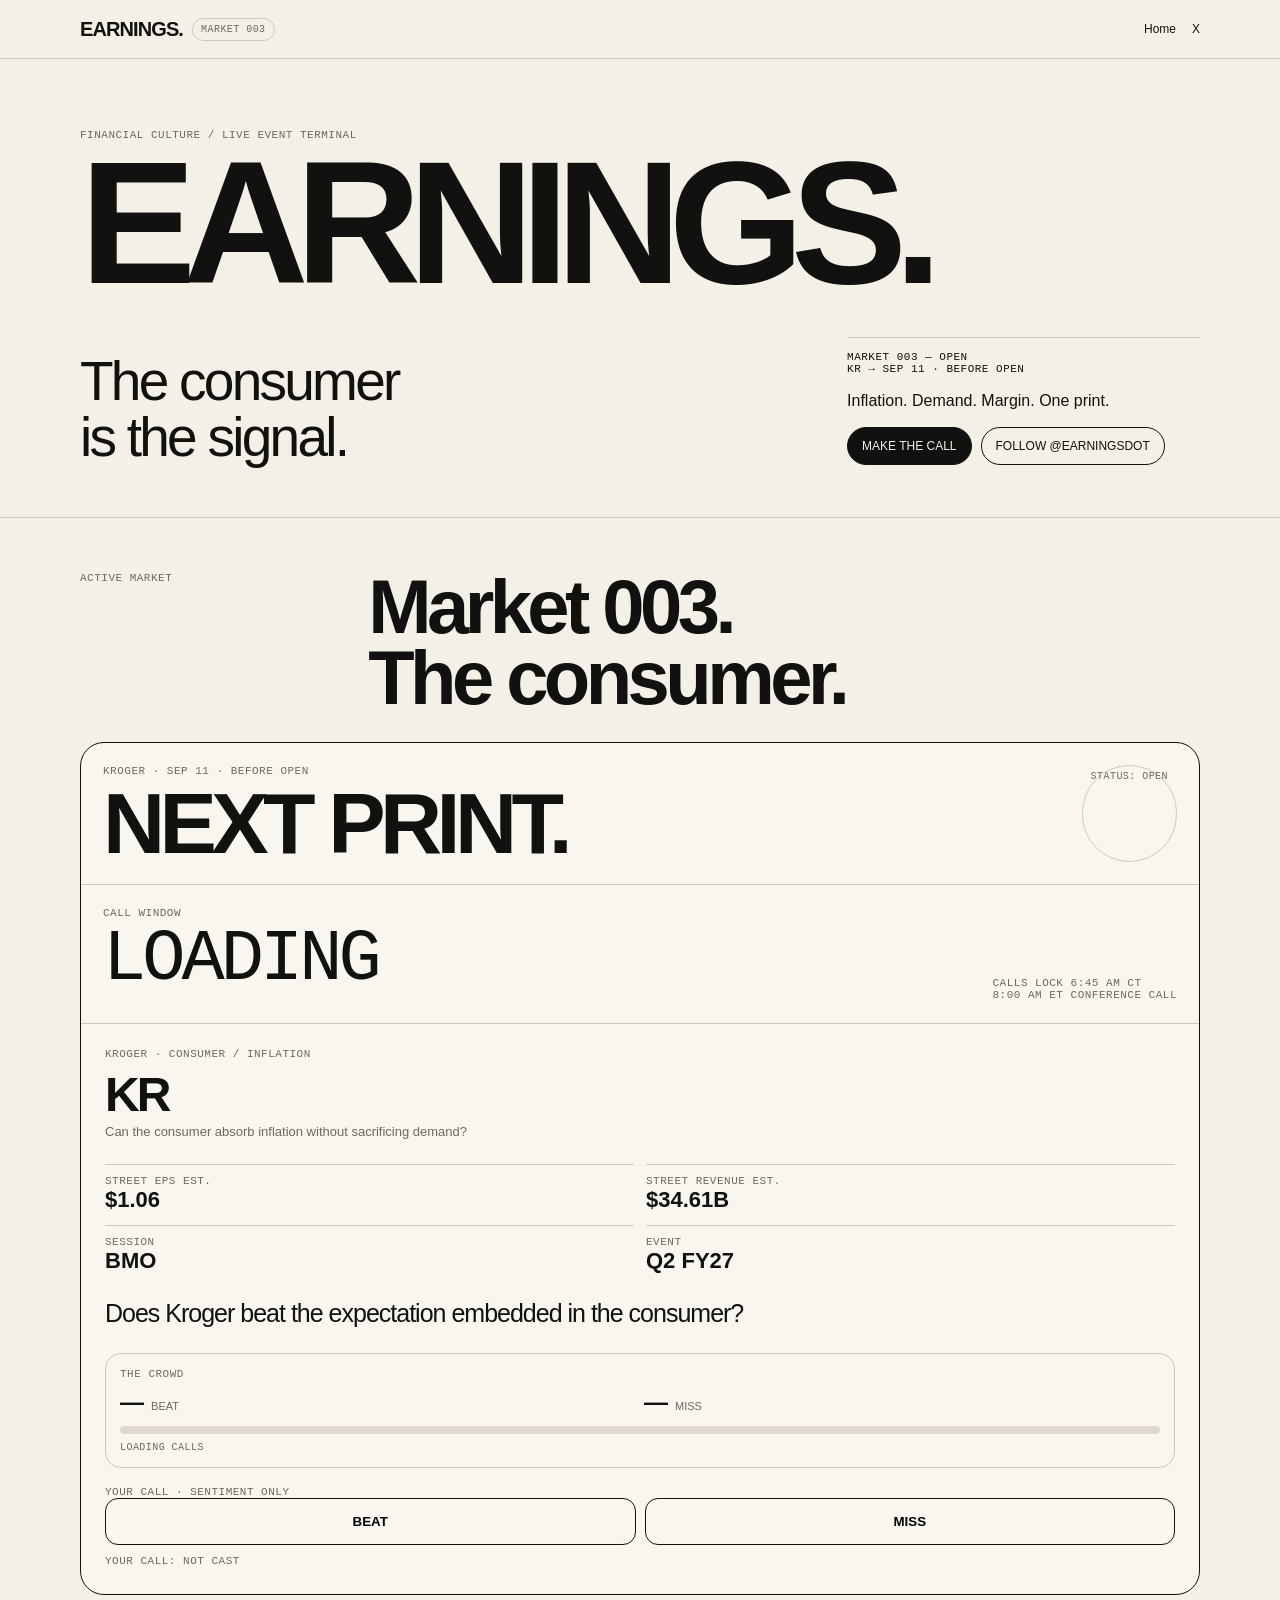
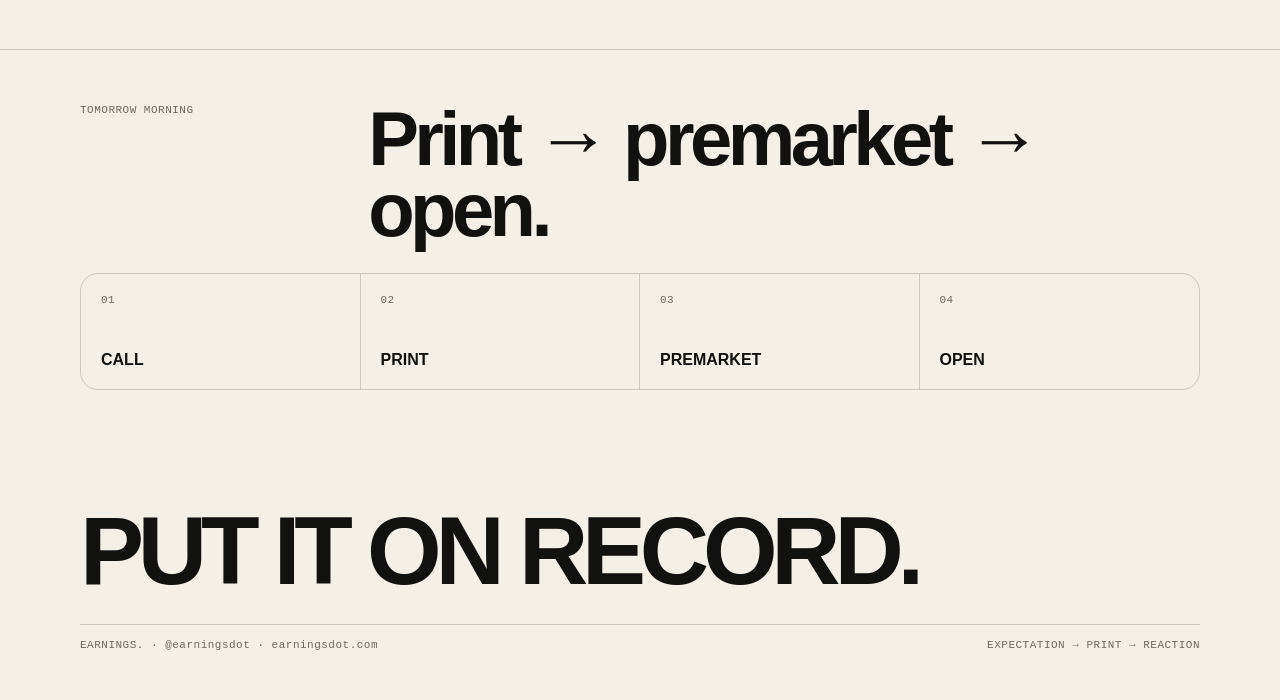
==== market3.html @ 69f860d1 "Launch Market 003 KR before-open terminal" ====
<!doctype html><html lang="en"><head><meta charset="utf-8"><meta name="viewport" content="width=device-width,initial-scale=1,viewport-fit=cover"><meta name="theme-color" content="#f4f0e7"><meta name="description" content="EARNINGS. Market 003 — Kroger before the open."><meta property="og:title" content="EARNINGS. — Market 003"><meta property="og:description" content="$KR before the open. BEAT or MISS? Put it on record."><meta property="og:url" content="https://earningsdot.com/market3.html"><link rel="stylesheet" href="styles.css?v=0.8.0"><title>EARNINGS. — Market 003</title></head><body><header class="nav"><div class="wrap navin"><div style="display:flex;align-items:center;gap:9px"><a class="brand" href="/">EARNINGS.</a><span class="badge mono">MARKET 003</span></div><nav class="navlinks"><a href="/">Home</a><a href="https://x.com/earningsdot">X</a></nav></div></header><main><div class="wrap hero"><div class="eyebrow mono">Financial culture / live event terminal</div><h1>EARNINGS.</h1><div class="heroGrid"><p class="thesis">The consumer<br>is the signal.</p><div class="side"><div class="mono" style="font-size:11px">MARKET 003 — OPEN<br>KR → SEP 11 · BEFORE OPEN</div><div>Inflation. Demand. Margin. One print.</div><div class="btns"><a class="btn dark" href="#market">MAKE THE CALL</a><a class="btn" href="https://x.com/earningsdot">FOLLOW @EARNINGSDOT</a></div></div></div></div><section id="market"><div class="wrap"><div class="title"><div class="eyebrow mono">Active market</div><h2>Market 003.<br>The consumer.</h2></div><article class="active"><div class="activeTop"><div><div class="eyebrow mono">KROGER · SEP 11 · BEFORE OPEN</div><h3 id="market-headline">NEXT PRINT.</h3></div><span class="pill mono" id="market-status">STATUS: OPEN</span></div><div class="count"><div><div class="eyebrow mono" id="window-label">CALL WINDOW</div><div class="clock mono" id="countdown">LOADING</div></div><div class="mono" style="font-size:11px;color:var(--muted)">CALLS LOCK 6:45 AM CT<br>8:00 AM ET CONFERENCE CALL</div></div><div class="company"><div class="eyebrow mono">KROGER · CONSUMER / INFLATION</div><h4>KR</h4><div class="theme">Can the consumer absorb inflation without sacrificing demand?</div><div class="metrics"><div class="metric"><div class="eyebrow mono">Street EPS est.</div><strong>$1.06</strong></div><div class="metric"><div class="eyebrow mono">Street revenue est.</div><strong>$34.61B</strong></div><div class="metric"><div class="eyebrow mono">Session</div><strong>BMO</strong></div><div class="metric"><div class="eyebrow mono">Event</div><strong>Q2 FY27</strong></div></div><div class="question">Does Kroger beat the expectation embedded in the consumer?</div><div class="community"><div class="eyebrow mono" id="kr-crowd-label">THE CROWD</div><div class="crowdLine"><strong id="kr-beat-pct">—</strong><span>BEAT</span><strong id="kr-miss-pct">—</strong><span>MISS</span></div><div class="crowdBar"><i id="kr-beat-bar"></i></div><div class="crowdCount mono" id="kr-count">LOADING CALLS</div></div><div class="preCall" id="kr-precall"><div class="eyebrow mono">YOUR CALL · SENTIMENT ONLY</div><div class="voteRow"><button class="vote" data-vote="BEAT">BEAT</button><button class="vote" data-vote="MISS">MISS</button></div><div class="call mono" id="kr-call">YOUR CALL: NOT CAST</div><button class="shareBtn" id="kr-share" hidden>SHARE MY CALL ↗</button></div><div class="printPanel" id="kr-print" hidden><div class="eyebrow mono">THE PRINT.</div><div class="printVerdict" id="kr-verdict">AWAITING RESULT</div><div class="crowdVerdict mono" id="kr-crowd-verdict">FINAL CROWD LOCKED</div><div class="userVerdict mono" id="kr-user-verdict">YOUR CALL: —</div></div></div></article></div></section><section><div class="wrap"><div class="title"><div class="eyebrow mono">Tomorrow morning</div><h2>Print → premarket → open.</h2></div><div class="cycle"><div><span class="eyebrow mono">01</span><strong>CALL</strong></div><div><span class="eyebrow mono">02</span><strong>PRINT</strong></div><div><span class="eyebrow mono">03</span><strong>PREMARKET</strong></div><div><span class="eyebrow mono">04</span><strong>OPEN</strong></div></div></div></section></main><footer class="footer"><div class="wrap"><h2>PUT IT ON RECORD.</h2><div class="foot mono"><span>EARNINGS. · @earningsdot · earningsdot.com</span><span>EXPECTATION → PRINT → REACTION</span></div></div></footer><script src="Config.js?v=1"></script><script src="market3.js?v=1"></script></body></html>
---- styles.css ----
:root{--bg:#f4f0e7;--ink:#11110f;--muted:#6d695f;--line:#cfc8ba;--card:#f9f6ef;--green:#19744a}*{box-sizing:border-box}html{scroll-behavior:smooth}body{margin:0;background:var(--bg);color:var(--ink);font-family:-apple-system,BlinkMacSystemFont,"Helvetica Neue",Arial,sans-serif;-webkit-font-smoothing:antialiased}a{color:inherit;text-decoration:none}.mono{font-family:ui-monospace,SFMono-Regular,Menlo,monospace;letter-spacing:.045em}.wrap{width:min(1120px,calc(100% - 28px));margin:auto}.nav{position:sticky;top:0;z-index:20;background:rgba(244,240,231,.9);backdrop-filter:blur(14px);border-bottom:1px solid var(--line)}.navin{height:58px;display:flex;align-items:center;justify-content:space-between}.brand{font-size:20px;font-weight:800;letter-spacing:-.045em}.badge,.pill{font-size:10px;border:1px solid var(--line);border-radius:999px;padding:5px 8px;color:var(--muted)}.navlinks{display:flex;gap:16px;font-size:12px}.hero{padding:70px 0 52px}.hero h1{font-size:clamp(68px,15vw,174px);line-height:.8;letter-spacing:-.075em;margin:12px 0 45px}.eyebrow{font-size:11px;text-transform:uppercase;color:var(--muted)}.heroGrid{display:grid;grid-template-columns:1.35fr .65fr;gap:34px;align-items:end}.thesis{font-size:clamp(27px,4.5vw,55px);line-height:1.02;letter-spacing:-.05em;margin:0}.side{border-top:1px solid var(--line);padding-top:13px;display:grid;gap:17px}.btns{display:flex;gap:9px;flex-wrap:wrap}.btn{border:1px solid var(--ink);border-radius:999px;padding:11px 14px;font-size:12px;background:transparent;cursor:pointer}.btn.dark{background:var(--ink);color:var(--bg)}section{border-top:1px solid var(--line);padding:54px 0}.title{display:grid;grid-template-columns:.32fr 1fr;gap:22px;margin-bottom:28px}.title h2{font-size:clamp(38px,6.5vw,76px);line-height:.93;letter-spacing:-.06em;margin:0}.active{border:1px solid var(--ink);border-radius:24px;overflow:hidden;background:var(--card)}.activeTop{padding:22px;display:flex;justify-content:space-between;gap:20px;border-bottom:1px solid var(--line)}.activeTop h3{font-size:clamp(44px,8vw,86px);line-height:.9;letter-spacing:-.065em;margin:8px 0 0}.count{padding:22px;border-bottom:1px solid var(--line);display:grid;grid-template-columns:1fr auto;align-items:end;gap:20px}.clock{font-size:clamp(34px,7vw,72px);letter-spacing:-.055em}.double{display:grid;grid-template-columns:1fr 1fr}.company{padding:24px}.company:first-child{border-right:1px solid var(--line)}.company h4{font-size:48px;letter-spacing:-.06em;margin:7px 0 2px}.theme{font-size:13px;color:var(--muted)}.metrics{display:grid;grid-template-columns:1fr 1fr;gap:12px;margin:25px 0}.metric{border-top:1px solid var(--line);padding-top:10px}.metric strong{font-size:22px}.question{font-size:25px;line-height:1.08;letter-spacing:-.04em;margin:26px 0}.community{border:1px solid var(--line);border-radius:16px;padding:14px;margin:0 0 18px}.crowdLine{display:grid;grid-template-columns:auto 1fr auto 1fr;gap:8px;align-items:baseline;margin-top:8px}.crowdLine strong{font-size:24px;letter-spacing:-.04em}.crowdLine span{font-size:11px;color:var(--muted)}.crowdBar{height:8px;border-radius:999px;background:#ded8cd;overflow:hidden;margin-top:10px}.crowdBar i{display:block;height:100%;width:0;background:var(--ink);transition:width .25s ease}.crowdCount{font-size:10px;color:var(--muted);margin-top:8px}.voteRow{display:grid;grid-template-columns:1fr 1fr;gap:9px}.vote{padding:15px;border:1px solid var(--ink);border-radius:13px;background:transparent;font-weight:700;cursor:pointer}.vote.activeVote{background:var(--ink);color:var(--bg)}.vote:disabled{opacity:.45;cursor:not-allowed}.call{font-size:11px;color:var(--muted);margin-top:10px;min-height:15px}.shareBtn{margin-top:12px;width:100%;padding:12px;border:1px solid var(--line);border-radius:13px;background:transparent;font:600 12px/1 inherit;cursor:pointer}.printPanel{border-top:2px solid var(--ink);padding-top:18px;margin-top:20px}.printVerdict{font-size:42px;font-weight:800;letter-spacing:-.055em;line-height:.95;margin:8px 0 20px}.printMetrics{display:grid;grid-template-columns:1fr 1fr;border:1px solid var(--line);border-radius:14px;overflow:hidden}.printMetrics>div{padding:14px}.printMetrics>div:first-child{border-right:1px solid var(--line)}.printMetrics span,.printMetrics small{display:block;font-size:10px;color:var(--muted)}.printMetrics strong{display:block;font-size:25px;margin:5px 0}.crowdVerdict,.userVerdict{font-size:11px;padding-top:12px}.userVerdict{font-weight:700}.reactionPanel{margin-top:22px;border-top:2px solid var(--ink);padding-top:18px}.reactionMove{font-size:56px;font-weight:800;letter-spacing:-.065em;line-height:.9;margin:8px 0 10px}.reactionMeta{display:flex;justify-content:space-between;gap:12px;font-size:10px;color:var(--muted);margin-bottom:14px}.reactionGrid{display:grid;grid-template-columns:repeat(3,1fr);border:1px solid var(--line);border-radius:14px;overflow:hidden}.reactionGrid>div{padding:13px;border-right:1px solid var(--line)}.reactionGrid>div:last-child{border-right:0}.reactionGrid span{display:block;font-size:9px;color:var(--muted)}.reactionGrid strong{display:block;font-size:18px;margin-top:5px}.reactionTag{margin-top:12px;font-size:11px;font-weight:700}.cycle{display:grid;grid-template-columns:repeat(4,1fr);border:1px solid var(--line);border-radius:18px;overflow:hidden}.cycle div{min-height:115px;padding:20px;border-right:1px solid var(--line);display:flex;flex-direction:column;justify-content:space-between}.cycle div:last-child{border:0}.archive,.ledger{border:1px solid var(--line);border-radius:20px;overflow:hidden}.archiveHead{padding:18px 21px;border-bottom:1px solid var(--line);display:flex;justify-content:space-between}.archiveMetrics{display:grid;grid-template-columns:repeat(3,1fr)}.archiveMetrics div{padding:19px;border-right:1px solid var(--line)}.archiveMetrics div:last-child{border:0}.green{color:var(--green)}.row{display:grid;grid-template-columns:65px 1fr auto;gap:15px;padding:16px 18px;border-bottom:1px solid var(--line);font-size:12px}.row:last-child{border:0}.token{display:grid;grid-template-columns:1fr 1fr;gap:28px}.token h2{font-size:clamp(42px,7vw,82px);line-height:.92;letter-spacing:-.06em;margin:7px 0}.ca{border:1px solid var(--line);border-radius:13px;padding:13px;word-break:break-all;font-size:11px}.footer{padding:65px 0 36px}.footer h2{font-size:clamp(44px,8vw,96px);line-height:.88;letter-spacing:-.065em;margin:0 0 30px}.foot{border-top:1px solid var(--line);padding-top:14px;display:flex;justify-content:space-between;font-size:11px;color:var(--muted)}.modal[hidden]{display:none}.modal{position:fixed;inset:0;z-index:50;display:grid;place-items:center;padding:16px}.modalBackdrop{position:absolute;inset:0;background:rgba(0,0,0,.7);backdrop-filter:blur(9px)}.callCard{position:relative;width:min(520px,100%);background:var(--bg);border:1px solid var(--ink);border-radius:26px;padding:28px;box-shadow:0 30px 90px rgba(0,0,0,.25)}.close{position:absolute;right:16px;top:12px;border:0;background:transparent;font-size:32px;cursor:pointer}.callKicker{font-size:13px;margin-top:28px;color:var(--muted)}.callTicker{font-size:clamp(58px,15vw,92px);line-height:.86;letter-spacing:-.07em;font-weight:800;margin-top:8px}.callVote{font-size:clamp(48px,13vw,78px);line-height:.9;letter-spacing:-.06em;font-weight:800;margin:12px 0}.callMeta,.callTheme,.callLock,.callCountdown,.callCrowdLabel,.callId{font-size:11px}.callTheme{margin-top:4px;color:var(--muted)}.callRule{border-top:1px solid var(--line);margin:20px 0}.callCrowdLabel{color:var(--muted)}.callCrowd{display:flex;justify-content:space-between;align-items:end;gap:16px;margin-top:7px}.callCrowd strong{font-size:23px;letter-spacing:-.04em}.callCrowd span{font-size:10px;color:var(--muted);text-align:right}.callLock{font-weight:700}.callCountdown{margin-top:7px;color:var(--muted)}.callId{margin-top:18px;padding-top:12px;border-top:1px solid var(--line);color:var(--muted)}.cardActions{display:flex;gap:9px;flex-wrap:wrap;margin-top:22px}@media(max-width:720px){.wrap{width:calc(100% - 18px)}.hero{padding:50px 0 38px}.heroGrid,.title,.token{grid-template-columns:1fr}.double{grid-template-columns:1fr}.company:first-child{border-right:0;border-bottom:1px solid var(--line)}.cycle{grid-template-columns:1fr 1fr}.cycle div:nth-child(2){border-right:0}.cycle div:nth-child(-n+2){border-bottom:1px solid var(--line)}.archiveMetrics{grid-template-columns:1fr}.archiveMetrics div{border-right:0;border-bottom:1px solid var(--line)}.count{grid-template-columns:1fr}.navlinks{gap:10px}.foot{flex-direction:column;gap:8px}.callCard{padding:22px}.cardActions{display:grid}.cardActions .btn{width:100%}.printMetrics{grid-template-columns:1fr}.printMetrics>div:first-child{border-right:0;border-bottom:1px solid var(--line)}.reactionGrid{grid-template-columns:1fr}.reactionGrid>div{border-right:0;border-bottom:1px solid var(--line)}.reactionGrid>div:last-child{border-bottom:0}.reactionMeta{flex-direction:column;gap:4px}}
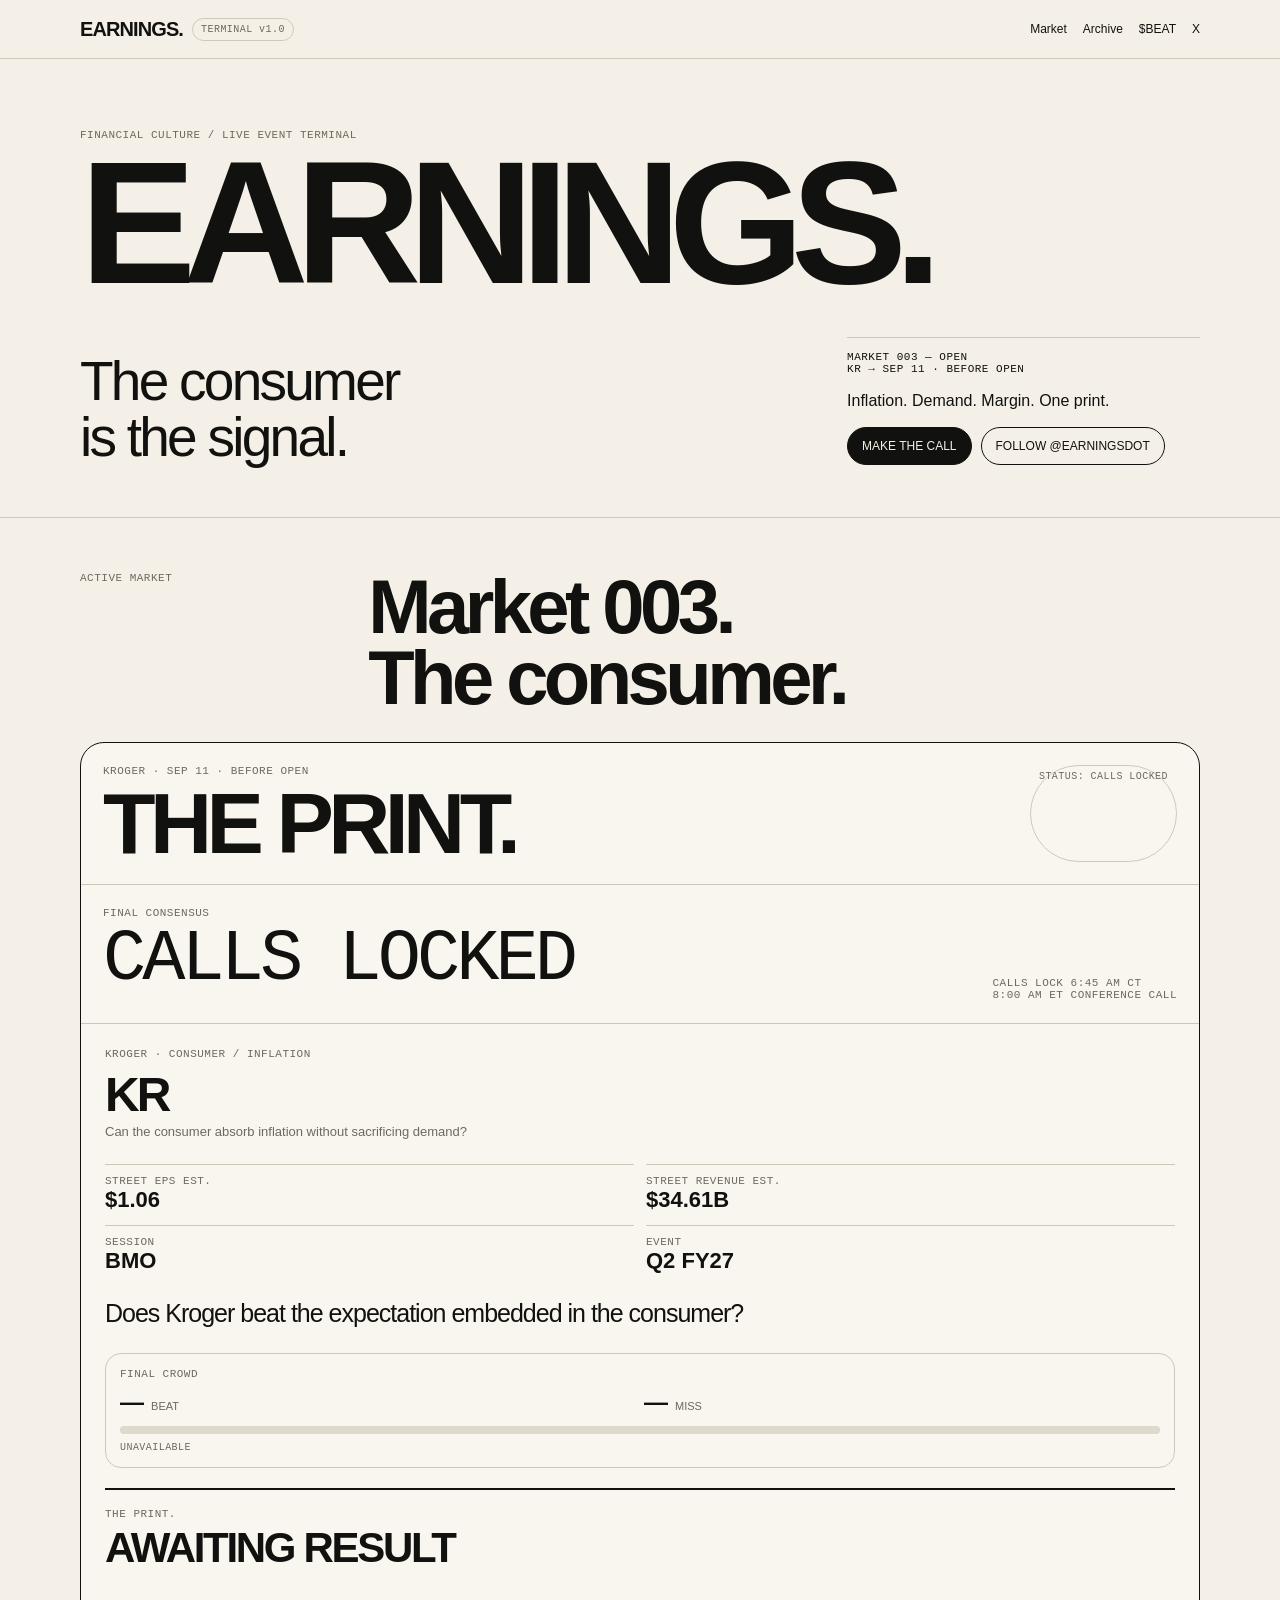
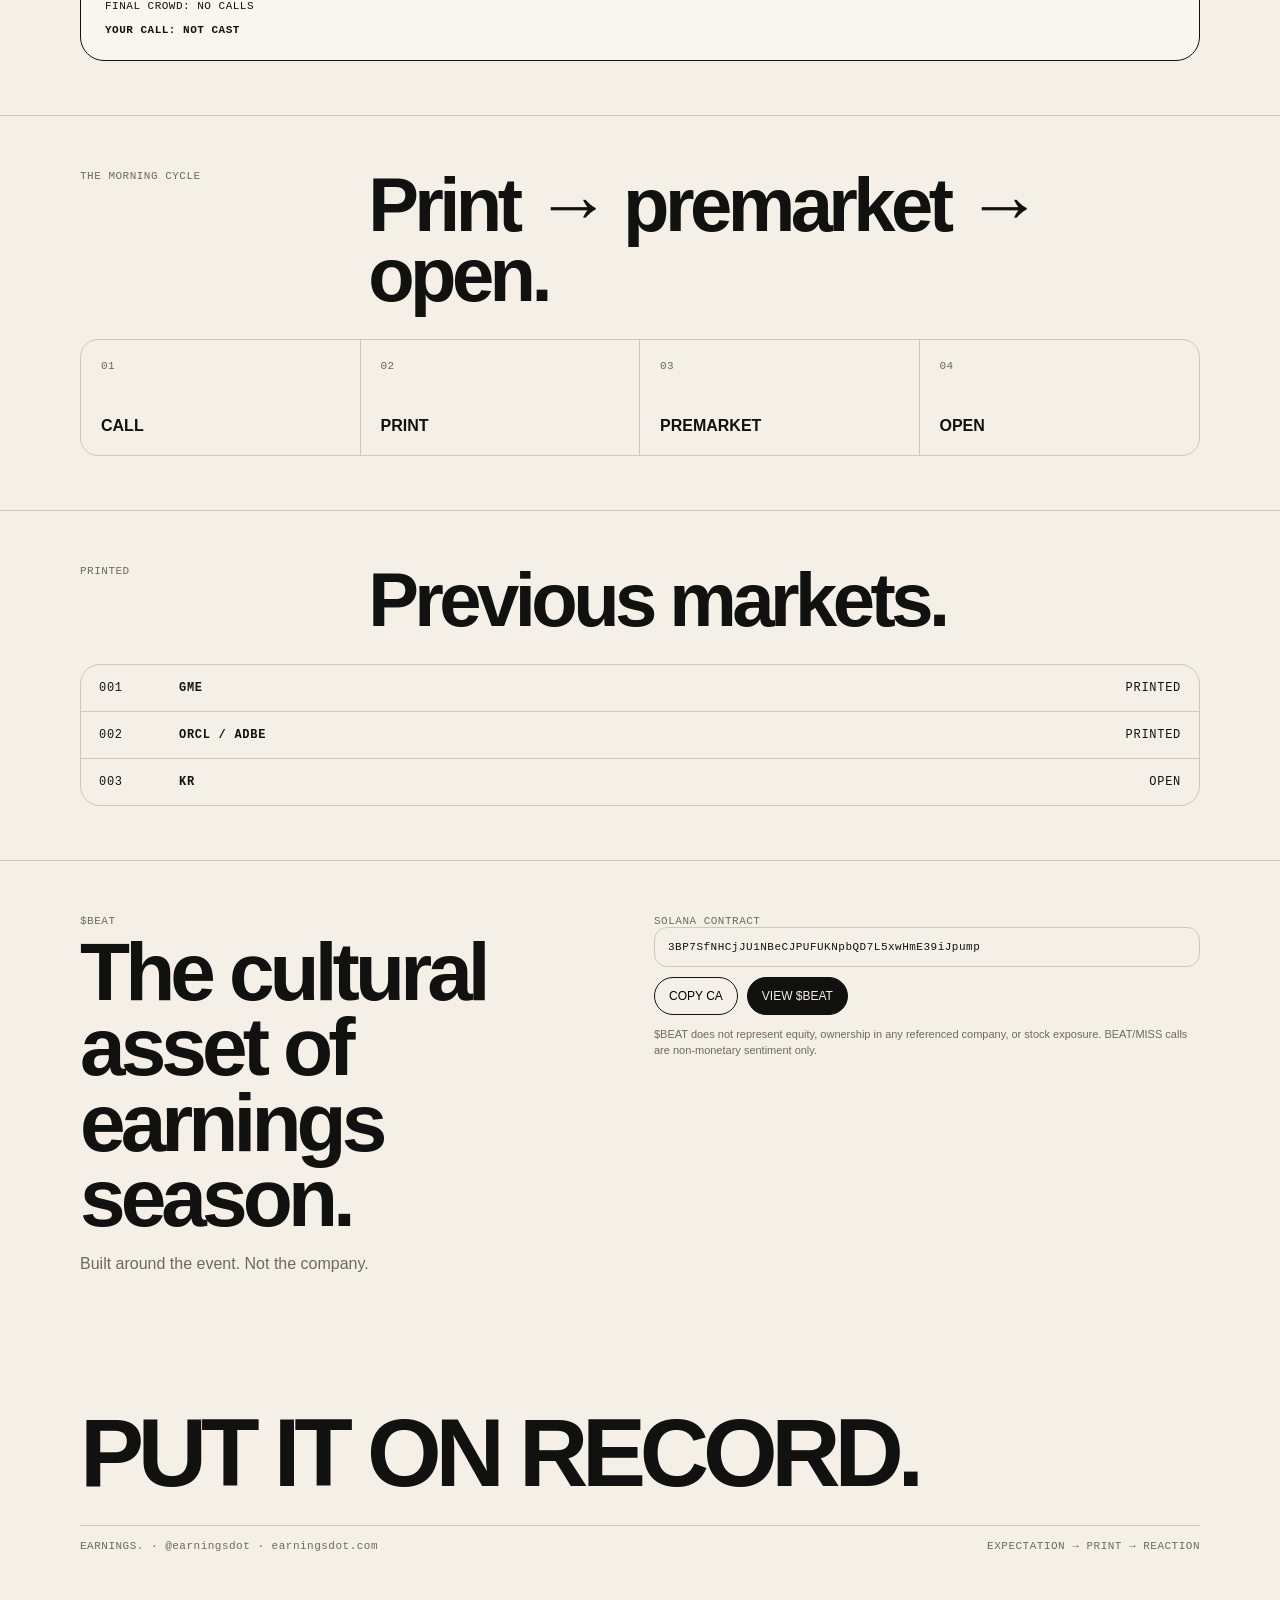
==== commit ce533555: "Redirect legacy Market 003 URL to canonical homepage" ====
--- a/market3.html
+++ b/market3.html
@@ -1 +1 @@
-<!doctype html><html lang="en"><head><meta charset="utf-8"><meta name="viewport" content="width=device-width,initial-scale=1,viewport-fit=cover"><meta name="theme-color" content="#f4f0e7"><meta name="description" content="EARNINGS. Market 003 — Kroger before the open."><meta property="og:title" content="EARNINGS. — Market 003"><meta property="og:description" content="$KR before the open. BEAT or MISS? Put it on record."><meta property="og:url" content="https://earningsdot.com/market3.html"><link rel="stylesheet" href="styles.css?v=0.8.0"><title>EARNINGS. — Market 003</title></head><body><header class="nav"><div class="wrap navin"><div style="display:flex;align-items:center;gap:9px"><a class="brand" href="/">EARNINGS.</a><span class="badge mono">MARKET 003</span></div><nav class="navlinks"><a href="/">Home</a><a href="https://x.com/earningsdot">X</a></nav></div></header><main><div class="wrap hero"><div class="eyebrow mono">Financial culture / live event terminal</div><h1>EARNINGS.</h1><div class="heroGrid"><p class="thesis">The consumer<br>is the signal.</p><div class="side"><div class="mono" style="font-size:11px">MARKET 003 — OPEN<br>KR → SEP 11 · BEFORE OPEN</div><div>Inflation. Demand. Margin. One print.</div><div class="btns"><a class="btn dark" href="#market">MAKE THE CALL</a><a class="btn" href="https://x.com/earningsdot">FOLLOW @EARNINGSDOT</a></div></div></div></div><section id="market"><div class="wrap"><div class="title"><div class="eyebrow mono">Active market</div><h2>Market 003.<br>The consumer.</h2></div><article class="active"><div class="activeTop"><div><div class="eyebrow mono">KROGER · SEP 11 · BEFORE OPEN</div><h3 id="market-headline">NEXT PRINT.</h3></div><span class="pill mono" id="market-status">STATUS: OPEN</span></div><div class="count"><div><div class="eyebrow mono" id="window-label">CALL WINDOW</div><div class="clock mono" id="countdown">LOADING</div></div><div class="mono" style="font-size:11px;color:var(--muted)">CALLS LOCK 6:45 AM CT<br>8:00 AM ET CONFERENCE CALL</div></div><div class="company"><div class="eyebrow mono">KROGER · CONSUMER / INFLATION</div><h4>KR</h4><div class="theme">Can the consumer absorb inflation without sacrificing demand?</div><div class="metrics"><div class="metric"><div class="eyebrow mono">Street EPS est.</div><strong>$1.06</strong></div><div class="metric"><div class="eyebrow mono">Street revenue est.</div><strong>$34.61B</strong></div><div class="metric"><div class="eyebrow mono">Session</div><strong>BMO</strong></div><div class="metric"><div class="eyebrow mono">Event</div><strong>Q2 FY27</strong></div></div><div class="question">Does Kroger beat the expectation embedded in the consumer?</div><div class="community"><div class="eyebrow mono" id="kr-crowd-label">THE CROWD</div><div class="crowdLine"><strong id="kr-beat-pct">—</strong><span>BEAT</span><strong id="kr-miss-pct">—</strong><span>MISS</span></div><div class="crowdBar"><i id="kr-beat-bar"></i></div><div class="crowdCount mono" id="kr-count">LOADING CALLS</div></div><div class="preCall" id="kr-precall"><div class="eyebrow mono">YOUR CALL · SENTIMENT ONLY</div><div class="voteRow"><button class="vote" data-vote="BEAT">BEAT</button><button class="vote" data-vote="MISS">MISS</button></div><div class="call mono" id="kr-call">YOUR CALL: NOT CAST</div><button class="shareBtn" id="kr-share" hidden>SHARE MY CALL ↗</button></div><div class="printPanel" id="kr-print" hidden><div class="eyebrow mono">THE PRINT.</div><div class="printVerdict" id="kr-verdict">AWAITING RESULT</div><div class="crowdVerdict mono" id="kr-crowd-verdict">FINAL CROWD LOCKED</div><div class="userVerdict mono" id="kr-user-verdict">YOUR CALL: —</div></div></div></article></div></section><section><div class="wrap"><div class="title"><div class="eyebrow mono">Tomorrow morning</div><h2>Print → premarket → open.</h2></div><div class="cycle"><div><span class="eyebrow mono">01</span><strong>CALL</strong></div><div><span class="eyebrow mono">02</span><strong>PRINT</strong></div><div><span class="eyebrow mono">03</span><strong>PREMARKET</strong></div><div><span class="eyebrow mono">04</span><strong>OPEN</strong></div></div></div></section></main><footer class="footer"><div class="wrap"><h2>PUT IT ON RECORD.</h2><div class="foot mono"><span>EARNINGS. · @earningsdot · earningsdot.com</span><span>EXPECTATION → PRINT → REACTION</span></div></div></footer><script src="Config.js?v=1"></script><script src="market3.js?v=1"></script></body></html>+<!doctype html><html lang="en"><head><meta charset="utf-8"><meta name="viewport" content="width=device-width,initial-scale=1"><meta http-equiv="refresh" content="0;url=/"><link rel="canonical" href="https://earningsdot.com"><title>EARNINGS.</title><script>location.replace('/');</script></head><body><a href="/">Continue to EARNINGS.</a></body></html>
